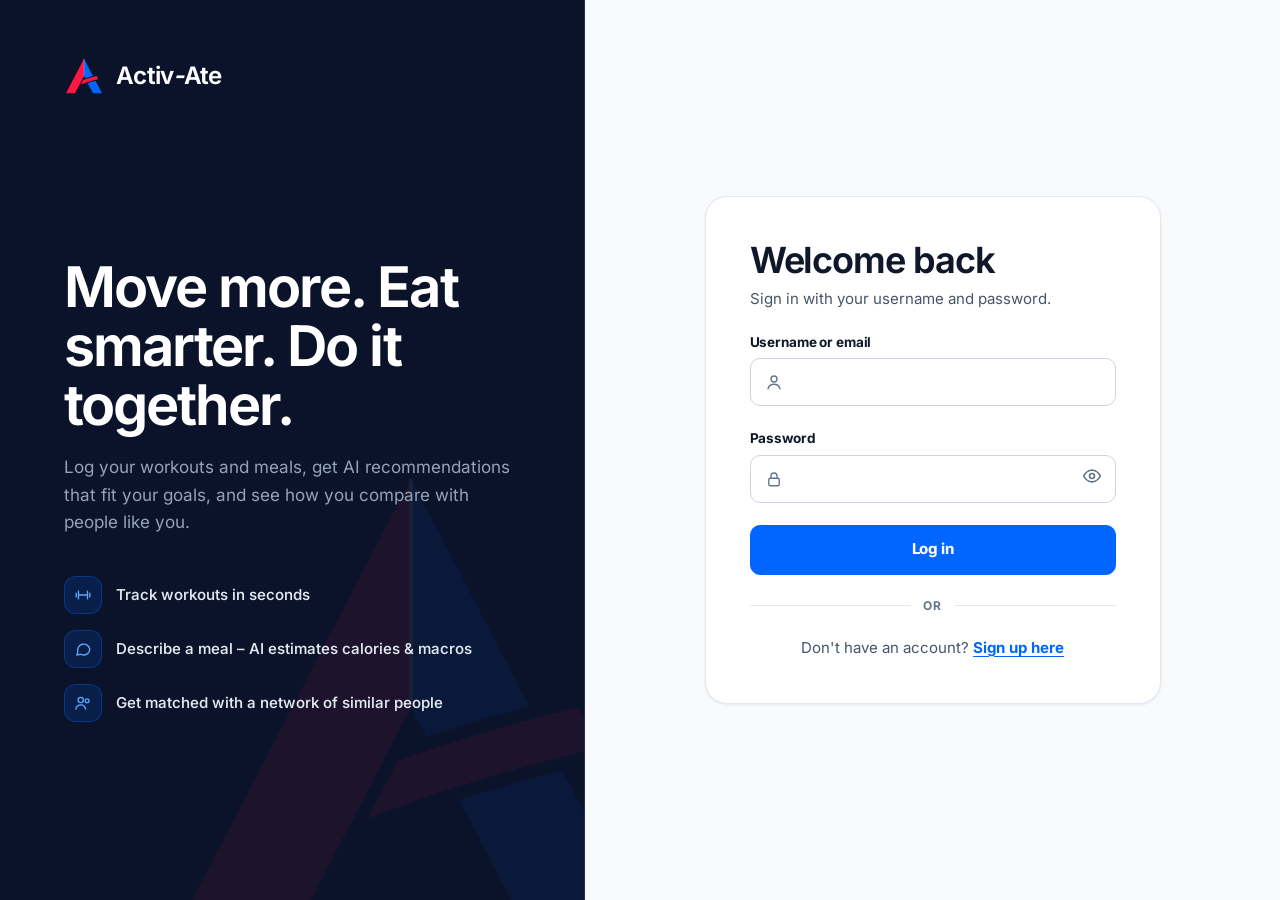
==== frontend/index.html @ bc6c4521 "First commit" ====
<!doctype html>
<html lang="en">
<head>
  <meta charset="utf-8">
  <meta name="viewport" content="width=device-width, initial-scale=1">
  <title>Activ-Ate</title>
  <link rel="icon" href="assets/img/favicon.svg" type="image/svg+xml">
  <link rel="icon" href="assets/img/favicon-32.png" sizes="32x32" type="image/png">
  <link rel="apple-touch-icon" href="assets/img/apple-touch-icon.png">
  <link rel="manifest" href="assets/site.webmanifest">
  <meta name="theme-color" content="#0B132B">
  <link rel="preload" href="assets/fonts/inter-latin-wght-normal.woff2" as="font" type="font/woff2" crossorigin>
  <link rel="stylesheet" href="assets/css/styles.css">
</head>
<body>
  <div style="min-height:100vh;display:grid;place-items:center"><span class="spinner" aria-label="Loading"></span></div>
  <script type="module" src="assets/js/pages/index.js"></script>
</body>
</html>
---- frontend/assets/css/styles.css ----
/* ==========================================================================
   Activ-Ate – design system & layout  ·  "Pulse & Velocity"
   Sporty, young palette: Electric Blue & Laser Red.
   Clean flat styling: no gradients, no glow effects, no hover animations on cards.
   Fonts are self-hosted (assets/fonts) – no external requests.
   ========================================================================== */

@font-face {
  font-family: 'Inter'; font-style: normal; font-weight: 100 900; font-display: swap;
  src: url('../fonts/inter-latin-wght-normal.woff2') format('woff2-variations'), url('../fonts/inter-latin-wght-normal.woff2') format('woff2');
}

:root {
  /* ink & canvas */
  --ink: #0F172A;
  --ink-2: #475569;
  --ink-3: #64748B;
  --bg: #F8FAFC;
  --surface: #FFFFFF;
  --line: #E2E8F0;
  --line-2: #F1F5F9;
  --field: #CBD5E1;
  --track: #E2E8F0;

  /* Sport Primary: Electric Athletic Blue */
  --brand: #0066FF;
  --brand-dark: #0052CC;
  --brand-tint: #EFF6FF;
  --brand-tint-2: #DBEAFE;

  /* Sport Accent / Energy: Laser Crimson Red */
  --mint: #FF1744;            /* Laser red accent */
  --brass: #FF1744;
  --brass-dark: #D50000;
  --brass-tint: #FFF1F2;

  /* secondary / energy punch */
  --orange: #FF5722;
  --orange-ink: #D84315;
  --orange-tint: #FFEDE8;

  --danger: #EF4444;
  --danger-tint: #FEE2E2;

  /* dark surfaces (solid athletic navy) */
  --side: #0B132B;
  --side-2: #131F3F;
  --side-3: #1C2B54;
  --side-ink: #F8FAFC;
  --side-mute: #94A3B8;
  --side-line: #1E2E56;

  --radius: 16px;
  --radius-sm: 10px;
  --shadow-sm: 0 1px 2px rgba(15, 23, 42, .05);
  --shadow: 0 1px 3px rgba(15, 23, 42, .08);
  --font: 'Inter', system-ui, -apple-system, 'Segoe UI', Roboto, sans-serif;
  --font-display: 'Inter', system-ui, -apple-system, 'Segoe UI', Roboto, sans-serif;
  --ease: cubic-bezier(.16, 1, .3, 1);
}

*, *::before, *::after { box-sizing: border-box; }
html { -webkit-text-size-adjust: 100%; scrollbar-width: thin; scrollbar-color: #CBD5E1 transparent; }
body {
  margin: 0; background: var(--bg); color: var(--ink);
  font-family: var(--font); font-size: 15px; line-height: 1.5;
  -webkit-font-smoothing: antialiased; -moz-osx-font-smoothing: grayscale; text-rendering: optimizeLegibility;
  font-feature-settings: 'cv11', 'ss01';
}
::selection { background: #DBEAFE; color: #0052CC; }
a { color: var(--brand); text-underline-offset: 3px; }
a:hover { color: var(--brand-dark); }
button, input, select, textarea { font: inherit; color: inherit; }
h1, h2, h3 { margin: 0; }
h1 { font-family: var(--font-display); font-size: clamp(32px, 4.4vw, 46px); font-weight: 650; letter-spacing: -.035em; line-height: 1.08; }
h2 { font-family: var(--font-display); font-size: 21px; font-weight: 650; letter-spacing: -.02em; line-height: 1.25; }
h3 { font-size: 15px; font-weight: 700; letter-spacing: -.01em; }
p { margin: 0; }
:focus-visible { outline: 2px solid var(--brand); outline-offset: 3px; border-radius: 6px; }
[hidden] { display: none !important; }
.sr-only { position: absolute; width: 1px; height: 1px; padding: 0; margin: -1px; overflow: hidden; clip: rect(0 0 0 0); white-space: nowrap; border: 0; }
.sr-only:focus { position: fixed; left: 16px; top: 16px; width: auto; height: auto; margin: 0; padding: 10px 16px; clip: auto; z-index: 200; background: var(--brand); color: #fff; border-radius: 10px; font-weight: 700; }
.muted { color: var(--ink-2); }
.small { font-size: 13px; }
.num { font-family: var(--font-display); font-weight: 800; font-variant-numeric: lining-nums tabular-nums; letter-spacing: -.02em; }
.stack { display: flex; flex-direction: column; gap: 12px; }
.stack-lg { display: flex; flex-direction: column; gap: 20px; }
.row { display: flex; align-items: center; gap: 12px; flex-wrap: wrap; }
.row-between { display: flex; align-items: center; justify-content: space-between; gap: 12px; flex-wrap: wrap; }
.grow { flex: 1; min-width: 0; }

/* ---------- App shell ---------- */
.app { display: flex; min-height: 100vh; }
.sidebar {
  width: 268px; flex-shrink: 0; color: var(--side-ink);
  background: #0B132B;
  border-right: 1px solid var(--side-line);
  padding: 30px 18px 24px; display: flex; flex-direction: column; gap: 32px;
  position: sticky; top: 0; height: 100vh; overflow-y: auto;
}
.brand { display: flex; align-items: center; gap: 12px; padding: 0 10px; color: inherit; text-decoration: none; }
.brand:hover { color: inherit; }
.brand-logo { width: 40px; height: 40px; display: block; flex-shrink: 0; }
.brand-mark { width: 34px; height: 34px; display: grid; place-items: center; flex-shrink: 0; }
.brand-name { font-family: var(--font-display); font-size: 24px; font-weight: 650; letter-spacing: -.03em; line-height: 1; color: #FFFFFF; }
.nav { display: flex; flex-direction: column; gap: 4px; }
.nav a, .nav button {
  position: relative; display: flex; align-items: center; gap: 13px; min-height: 44px; padding: 0 14px;
  border-radius: var(--radius-sm); color: var(--side-mute); text-decoration: none;
  font-weight: 600; font-size: 14.5px; letter-spacing: -.01em; background: none; border: none; cursor: pointer; width: 100%; text-align: left;
  transition: background .18s, color .18s;
}
.nav svg { stroke-width: 1.8; flex-shrink: 0; opacity: .85; }
.nav a:hover, .nav button:hover { background: rgba(255, 255, 255, .06); color: #fff; }
.nav a[aria-current="page"] {
  background: #131F3F;
  color: #fff; font-weight: 700;
}
.nav a[aria-current="page"]::before {
  content: ''; position: absolute; left: 0; top: 10px; bottom: 10px; width: 4px;
  border-radius: 0 4px 4px 0; background: var(--mint);
}
.nav a[aria-current="page"] svg { color: #60A5FA; opacity: 1; }
.nav .nav-badge {
  margin-left: auto; font-size: 11px; font-weight: 800; background: var(--mint);
  color: #FFFFFF; border-radius: 999px; padding: 2px 8px;
}
.sidebar-foot { margin-top: auto; display: flex; flex-direction: column; gap: 14px; }
.sidebar-foot .nav { padding-top: 14px; border-top: 1px solid var(--side-line); }
.user-card { display: flex; align-items: center; gap: 12px; padding: 12px; border-radius: 14px; background: rgba(255, 255, 255, .04); border: 1px solid var(--side-line); }
.user-card .name { font-weight: 700; font-size: 14px; color: #fff; }
.user-card .sub { font-size: 12px; color: var(--side-mute); overflow: hidden; text-overflow: ellipsis; white-space: nowrap; max-width: 150px; }
.menu-toggle { display: none; }

.main { flex: 1; min-width: 0; padding: 44px 52px 80px; display: flex; flex-direction: column; gap: 28px; }
.main > * { width: 100%; max-width: 1240px; margin-left: auto; margin-right: auto; }
.page-header { display: flex; align-items: flex-end; justify-content: space-between; gap: 20px; flex-wrap: wrap; padding-bottom: 24px; border-bottom: 2px solid var(--line); }
.page-header .eyebrow {
  font-size: 12px; font-weight: 800; letter-spacing: .12em; text-transform: uppercase;
  color: var(--mint); margin-bottom: 10px; display: inline-flex; align-items: center; gap: 6px;
}
.page-header .eyebrow::before {
  content: ''; display: inline-block; width: 8px; height: 8px; border-radius: 50%;
  background: var(--mint);
}
.page-header .lead { font-size: 16px; color: var(--ink-2); margin-top: 8px; max-width: 62ch; font-weight: 450; }

@media (max-width: 960px) {
  .app { flex-direction: column; }
  .sidebar { width: 100%; height: auto; position: sticky; top: 0; z-index: 20; padding: 12px 16px; gap: 12px; border-right: none; border-bottom: 1px solid var(--side-line); }
  .sidebar-top { display: flex; align-items: center; justify-content: space-between; }
  .brand-logo { width: 34px; height: 34px; }
  .brand-name { font-size: 22px; }
  .menu-toggle { display: inline-flex; align-items: center; justify-content: center; width: 44px; height: 44px; border-radius: 10px; border: 1px solid var(--side-line); background: transparent; color: #fff; cursor: pointer; }
  .sidebar .nav, .sidebar .sidebar-foot { display: none; }
  .sidebar.open .nav, .sidebar.open .sidebar-foot { display: flex; }
  .main { padding: 24px 16px 56px; gap: 20px; }
  .page-header { padding-bottom: 18px; }
}

/* ---------- Cards & layout grids (no hover animations/glows) ---------- */
.card {
  background: var(--surface); border: 1px solid var(--line); border-radius: var(--radius);
  padding: 26px; display: flex; flex-direction: column; gap: 18px; min-width: 0;
  box-shadow: var(--shadow);
}
.card--dark {
  color: var(--side-ink); border-color: var(--side-line);
  background: #101E42;
}
.card--dark h2 { color: #fff; }
.card--dark .muted { color: #94A3B8; }
.card--flush { padding: 0; overflow: hidden; gap: 0; }
.card-head { display: flex; align-items: center; justify-content: space-between; gap: 12px; flex-wrap: wrap; }
.card-head a {
  font-size: 13px; font-weight: 750; letter-spacing: .01em; color: var(--brand);
  text-decoration: none; border-bottom: 2px solid rgba(0, 102, 255, .3); padding-bottom: 1px;
  transition: color .15s, border-color .15s;
}
.card-head a:hover { color: var(--mint); border-color: var(--mint); }
.cols { display: flex; flex-wrap: wrap; gap: 24px; align-items: flex-start; }
.col-main { flex: 3 1 480px; min-width: 0; display: flex; flex-direction: column; gap: 24px; }
.col-side { flex: 2 1 320px; min-width: 0; display: flex; flex-direction: column; gap: 24px; }

.kpis { display: grid; grid-template-columns: repeat(auto-fit, minmax(190px, 1fr)); gap: 18px; }
.kpi {
  position: relative; overflow: hidden; background: var(--surface); border: 1px solid var(--line);
  border-radius: var(--radius); padding: 22px 20px 20px; display: flex; flex-direction: column; gap: 10px;
  box-shadow: var(--shadow);
}
.kpi::before {
  content: ''; position: absolute; left: 0; top: 0; width: 100%; height: 3px;
  background: var(--brand);
}
.kpi-label { font-size: 11px; font-weight: 800; letter-spacing: .12em; text-transform: uppercase; color: var(--ink-3); }
.kpi-value { font-family: var(--font-display); font-size: 38px; font-weight: 650; line-height: 1.05; letter-spacing: -.03em; font-variant-numeric: lining-nums tabular-nums; color: var(--ink); }
.kpi-value small { font-family: var(--font); font-size: 14px; color: var(--ink-3); font-weight: 600; letter-spacing: 0; margin-left: 2px; }
.kpi-note { font-size: 13px; font-weight: 600; color: var(--ink-2); }
.kpi-note--warm { color: var(--mint); }

.track { height: 8px; border-radius: 99px; background: var(--track); overflow: hidden; }
.track > span {
  display: block; height: 100%; border-radius: 99px;
  background: var(--brand);
  width: 0; transition: width .4s var(--ease);
}
.track--warm > span {
  background: var(--mint);
}
.track--thick { height: 10px; }

.ai-badge {
  width: 36px; height: 36px; border-radius: 12px;
  background: var(--mint);
  color: #FFFFFF; display: grid; place-items: center; flex-shrink: 0;
}
.ai-tag { font-size: 11px; font-weight: 800; letter-spacing: .12em; text-transform: uppercase; color: #60A5FA; }
.ai-tag--warm { color: #FFA4B2; }

/* ---------- Buttons ---------- */
.btn {
  display: inline-flex; align-items: center; justify-content: center; gap: 8px; min-height: 44px; padding: 0 20px;
  border-radius: var(--radius-sm); border: 1.5px solid var(--field); background: var(--surface); color: var(--ink);
  font-size: 14.5px; font-weight: 750; letter-spacing: -.01em; cursor: pointer; text-decoration: none; white-space: nowrap;
  transition: border-color .18s, background .18s, color .18s;
}
.btn:hover { border-color: var(--brand); background: var(--brand-tint); color: var(--brand); }
.btn:active { transform: translateY(1px); }
.btn:disabled, .btn[aria-busy="true"] { opacity: .55; cursor: not-allowed; }
.btn--primary {
  background: var(--brand);
  border-color: var(--brand); color: #FFFFFF; font-weight: 750;
}
.btn--primary:hover {
  background: var(--brand-dark);
  border-color: var(--brand-dark); color: #fff;
}
.btn--mint {
  background: var(--mint);
  border-color: var(--mint); color: #FFFFFF; font-weight: 800;
}
.btn--mint:hover {
  color: #FFFFFF; background: var(--brass-dark);
  border-color: var(--brass-dark);
}
.btn--ghost-dark { background: transparent; border-color: var(--side-line); color: var(--side-ink); }
.btn--ghost-dark:hover { color: #fff; border-color: var(--brand); background: rgba(0, 102, 255, .15); }
.btn--link { border: none; background: none; padding: 0; min-height: 44px; color: var(--brand); text-decoration: underline; text-underline-offset: 4px; font-weight: 700; }
.btn--link:hover { background: none; color: var(--mint); }
.btn--small { min-height: 36px; padding: 0 14px; font-size: 13px; border-radius: 9px; font-weight: 700; }
.btn--block { width: 100%; min-height: 50px; font-size: 15px; }
.btn--icon { width: 44px; padding: 0; font-size: 20px; line-height: 1; }
.btn .spinner { width: 16px; height: 16px; border-width: 2px; }

.chip {
  display: inline-flex; align-items: center; gap: 6px; min-height: 40px; padding: 0 16px; border-radius: 999px;
  border: 1.5px solid var(--field); background: var(--surface); font-size: 13.5px; font-weight: 650; cursor: pointer;
  transition: background .18s, border-color .18s, color .18s;
}
.chip:hover { border-color: var(--brand); color: var(--brand); }
.chip[aria-pressed="true"], .chip.is-on {
  border-color: var(--brand); background: var(--brand); color: #FFFFFF;
}
.chip--removable { cursor: default; background: var(--brand-tint); border-color: transparent; color: var(--brand); padding-right: 6px; font-weight: 700; }
.chip--removable:hover { border-color: transparent; }
.chip--removable button { width: 28px; height: 28px; border-radius: 50%; border: none; background: transparent; cursor: pointer; font-size: 18px; line-height: 1; color: var(--brand); font-weight: 800; }
.chip--removable button:hover { background: rgba(0, 102, 255, .15); }
.chips { display: flex; flex-wrap: wrap; gap: 8px; }

.seg { display: inline-flex; flex-wrap: wrap; gap: 4px; padding: 4px; border-radius: 12px; background: #EEF2F6; border: 1px solid var(--line); }
.seg button { min-height: 38px; padding: 0 16px; border-radius: 8px; border: none; background: transparent; font-size: 13.5px; font-weight: 700; color: var(--ink-2); cursor: pointer; transition: background .18s, color .18s; }
.seg button:hover { color: var(--ink); }
.seg button[aria-selected="true"] { background: var(--brand); color: #FFFFFF; }
.seg--light { background: var(--track); border: none; }
.seg--light button[aria-selected="true"] { background: var(--surface); color: var(--ink); }

/* ---------- Forms ---------- */
.field { display: flex; flex-direction: column; gap: 6px; font-size: 13.5px; font-weight: 700; letter-spacing: -.01em; min-width: 0; }
.field .hint { font-size: 12px; font-weight: 500; color: var(--ink-3); }
.input, select.input, textarea.input {
  width: 100%; min-height: 48px; border: 1.5px solid var(--field); border-radius: var(--radius-sm); padding: 0 14px;
  font-size: 15px; font-weight: 500; background: var(--surface); transition: border-color .18s;
}
.input::placeholder { color: #94A3B8; }
.input:hover { border-color: #94A3B8; }
textarea.input { padding: 13px 14px; line-height: 1.55; resize: vertical; min-height: 96px; }
.input:focus { outline: none; border-color: var(--brand); }
.input[aria-invalid="true"] { border-color: var(--danger); }
.field-error { font-size: 13px; font-weight: 700; color: var(--danger); }
.field-ok { font-size: 13px; font-weight: 700; color: var(--brand); }
.form-error { padding: 12px 14px; border-radius: var(--radius-sm); background: var(--danger-tint); border: 1px solid #FECACA; color: var(--danger); font-size: 14px; font-weight: 700; }
.input-icon { position: relative; }
.input-icon > svg { position: absolute; left: 15px; top: 50%; transform: translateY(-50%); color: var(--ink-3); pointer-events: none; stroke-width: 1.8; }
.input-icon > .input { padding-left: 44px; }
.input-icon > .reveal { position: absolute; right: 4px; top: 50%; transform: translateY(-50%); width: 40px; height: 40px; border: none; background: none; cursor: pointer; color: var(--ink-3); border-radius: 8px; }
.input-icon > .reveal:hover { color: var(--brand); }
.form-grid { display: grid; grid-template-columns: repeat(auto-fit, minmax(200px, 1fr)); gap: 18px; }
.form-grid--2 { display: grid; grid-template-columns: repeat(2, minmax(0, 1fr)); gap: 14px; }
.form-grid--4 { display: grid; grid-template-columns: repeat(auto-fit, minmax(110px, 1fr)); gap: 10px; }
.pill-grid { display: grid; grid-template-columns: repeat(3, minmax(0, 1fr)); gap: 8px; }
.pill {
  min-height: 44px; border-radius: var(--radius-sm); border: 1.5px solid var(--field); background: var(--surface);
  font-size: 14px; font-weight: 650; cursor: pointer; transition: background .18s, border-color .18s, color .18s;
}
.pill:hover { border-color: var(--brand); }
.pill[aria-pressed="true"] { border-color: var(--brand); background: var(--brand); color: #FFFFFF; font-weight: 750; }
.switch { display: inline-flex; align-items: center; gap: 10px; background: none; border: none; padding: 0; min-height: 44px; cursor: pointer; font-size: 14px; text-align: left; }
.switch .track-sw { width: 44px; height: 26px; border-radius: 99px; background: var(--field); position: relative; flex-shrink: 0; transition: background .2s; }
.switch .track-sw::after { content: ''; position: absolute; top: 3px; left: 3px; width: 20px; height: 20px; border-radius: 50%; background: #fff; transition: left .22s var(--ease); }
.switch[aria-checked="true"] .track-sw { background: var(--brand); }
.switch[aria-checked="true"] .track-sw::after { left: 21px; }
.stepper { display: inline-flex; align-items: center; gap: 6px; }
.stepper button { width: 36px; height: 36px; border-radius: 9px; border: 1.5px solid var(--field); background: var(--surface); cursor: pointer; font-size: 18px; line-height: 1; font-weight: 700; transition: border-color .18s; }
.stepper button:hover { border-color: var(--brand); color: var(--brand); }
.stepper output { min-width: 34px; text-align: center; font-family: var(--font-display); font-size: 19px; font-weight: 800; font-variant-numeric: lining-nums tabular-nums; }
.tabs-inline { display: flex; padding: 4px; border-radius: 12px; background: #EEF2F6; gap: 4px; }
.tabs-inline button { min-height: 40px; padding: 0 16px; border-radius: 8px; border: none; background: transparent; font-size: 13.5px; font-weight: 700; cursor: pointer; color: var(--ink-2); }
.tabs-inline button[aria-selected="true"] { background: var(--surface); color: var(--ink); }

/* ---------- Combobox (sports autocomplete) ---------- */
.combo { position: relative; }
.combo-list {
  position: absolute; z-index: 30; left: 0; right: 0; top: calc(100% + 6px); margin: 0; padding: 6px; list-style: none;
  background: var(--surface); border: 1.5px solid var(--line); border-radius: 14px; box-shadow: var(--shadow);
  max-height: 290px; overflow-y: auto;
}
.combo-option { display: flex; justify-content: space-between; align-items: center; gap: 12px; padding: 10px 12px; border-radius: 8px; cursor: pointer; font-size: 14px; font-weight: 650; }
.combo-option .meta { font-size: 12px; font-weight: 500; color: var(--ink-3); }
.combo-option[aria-selected="true"], .combo-option:hover { background: var(--brand-tint); color: var(--brand); }
.combo-option--free { color: var(--brand); border-top: 1px solid var(--line-2); margin-top: 4px; font-weight: 750; }
.combo-empty { padding: 10px 12px; font-size: 13px; color: var(--ink-2); }

/* ---------- Lists, tables, charts ---------- */
.list-row { display: flex; align-items: center; gap: 16px; padding: 14px 0; border-bottom: 1px solid var(--line-2); }
.list-row:last-child { border-bottom: none; }
.list-row .title { font-weight: 700; font-size: 15px; }
.list-row .meta { font-size: 13px; color: var(--ink-2); }
.icon-box {
  width: 44px; height: 44px; border-radius: 12px; display: grid; place-items: center;
  flex-shrink: 0; background: var(--brand-tint); color: var(--brand);
}
.icon-box svg { stroke-width: 1.8; }
.icon-box--warm { background: var(--brass-tint); color: var(--mint); }
.tag { flex-shrink: 0; padding: 4px 11px; border-radius: 999px; font-size: 11.5px; font-weight: 800; letter-spacing: .02em; background: #EEF2F6; color: var(--ink-2); }
.tag--brand { background: var(--brand-tint); color: var(--brand); }
.tag--warm { background: var(--brass-tint); color: var(--mint); }
.avatar {
  width: 38px; height: 38px; border-radius: 50%; display: grid; place-items: center;
  font-size: 13px; font-weight: 800; letter-spacing: .01em; flex-shrink: 0;
  background: var(--brand-tint); color: var(--brand); border: 2px solid #DBEAFE;
}
.avatar--me {
  background: var(--mint);
  color: #FFFFFF; border-color: #FECDD3;
}
.avatar--lg { width: 68px; height: 68px; font-size: 24px; font-family: var(--font-display); font-weight: 850; border-width: 3px; }

.bars { display: grid; gap: 14px; align-items: end; height: 200px; position: relative; }
.bars .bar-col { display: flex; flex-direction: column; align-items: center; gap: 7px; justify-content: flex-end; height: 100%; min-width: 0; }
.bars .bar {
  width: 100%; max-width: 40px; border-radius: 4px 4px 0 0;
  background: var(--brand);
  min-height: 4px; transition: height .4s var(--ease);
}
.bars .bar--today, .bars .bar--hl {
  background: var(--mint);
}
.bars .bar--empty { background: #E2E8F0; }
.bars .bar-val { font-size: 12px; color: var(--ink-2); font-variant-numeric: tabular-nums; font-weight: 700; }
.bars .bar-lbl { font-size: 11px; font-weight: 800; letter-spacing: .06em; text-transform: uppercase; color: var(--ink-3); white-space: nowrap; }
.target-line { position: absolute; left: 0; right: 0; border-top: 2px dashed var(--mint); opacity: .8; pointer-events: none; }
.legend-dash { display: inline-block; width: 18px; border-top: 2px dashed var(--mint); vertical-align: middle; margin-right: 6px; }

.table-wrap { overflow-x: auto; }
.table { min-width: 680px; font-size: 14px; }
.table .tr { display: grid; grid-template-columns: var(--cols); gap: 10px; align-items: center; padding: 14px 20px; border-top: 1px solid var(--line-2); }
.table .tr:not(.th):hover { background: #F8FAFC; }
.table .th {
  background: #F1F5F9; color: var(--ink-3); font-size: 11px; font-weight: 800;
  letter-spacing: .08em; line-height: 1.35; text-transform: uppercase;
  border-top: none; border-bottom: 2px solid var(--line); padding-top: 13px; padding-bottom: 13px; align-items: end;
}
.table .avatar { width: 32px; height: 32px; font-size: 11.5px; }
.table a { white-space: nowrap; }
a[href^="member.html"] { color: var(--ink); font-weight: 700; text-decoration: none; }
a[href^="member.html"]:hover { color: var(--brand); text-decoration: underline; text-underline-offset: 3px; }
.table .tr.is-me {
  background: #EFF6FF;
  border-left: 4px solid var(--brand);
}
.table .rank { font-family: var(--font-display); font-weight: 650; font-size: 18px; font-variant-numeric: lining-nums tabular-nums; color: var(--ink); }
.dot-active { width: 8px; height: 8px; border-radius: 50%; background: var(--mint); flex-shrink: 0; }
.status-pass { color: var(--brand); font-weight: 750; display: inline-flex; align-items: center; gap: 8px; }
.status-fail { color: var(--orange-ink); font-weight: 750; display: inline-flex; align-items: center; gap: 8px; }

.compare { display: flex; align-items: flex-end; justify-content: center; gap: 64px; height: 250px; border-bottom: 2px solid var(--line); padding-top: 10px; }
.compare .col { display: flex; flex-direction: column; align-items: center; gap: 10px; }
.compare .cbar { width: 92px; border-radius: 6px 6px 0 0; transition: height .4s var(--ease); }
.compare .cbar--them { background: var(--mint); }
.compare .cbar--me { background: var(--brand); }
.compare-labels { display: flex; justify-content: center; gap: 64px; font-size: 12px; font-weight: 800; letter-spacing: .1em; text-transform: uppercase; color: var(--ink-2); margin-top: -8px; }
.compare-labels span { width: 92px; text-align: center; }

/* ---------- Feedback ---------- */
.toast-host { position: fixed; right: 24px; bottom: 24px; z-index: 100; display: flex; flex-direction: column; gap: 10px; align-items: flex-end; }
.toast {
  background: #0B132B; color: #FFFFFF; padding: 14px 18px; border-radius: 12px;
  border: 1px solid var(--side-line); font-size: 14px; font-weight: 650;
  display: flex; align-items: center; gap: 10px; box-shadow: var(--shadow);
  max-width: 420px;
}
.toast--error { background: #450A0A; border-color: #EF4444; }
.spinner { width: 22px; height: 22px; border-radius: 50%; border: 2.5px solid rgba(0, 102, 255, .25); border-top-color: var(--brand); animation: spin .8s linear infinite; display: inline-block; }
.btn--primary .spinner, .btn--mint .spinner { border-color: rgba(255, 255, 255, .3); border-top-color: #fff; }
@keyframes spin { to { transform: rotate(360deg); } }
.skeleton { background: #E2E8F0; border-radius: var(--radius-sm); min-height: 16px; }
.empty { padding: 22px; border-radius: 12px; border: 2px dashed var(--field); background: transparent; color: var(--ink-2); font-size: 14px; text-align: center; font-weight: 550; }
.info {
  padding: 13px 16px; border-radius: 12px; background: var(--brand-tint);
  border: 1px solid #BFDBFE; border-left: 4px solid var(--brand);
  color: var(--brand-dark); font-size: 14px; line-height: 1.55; font-weight: 500;
}
.typing { display: inline-flex; gap: 6px; padding: 14px 16px; border-radius: 16px 16px 16px 4px; background: var(--surface); border: 1px solid var(--line); }
.typing span { width: 7px; height: 7px; border-radius: 50%; background: var(--mint); }
.typing span:nth-child(2) { background: var(--brand); }
.typing span:nth-child(3) { background: var(--ink-3); }

/* ---------- Dialog ---------- */
dialog.modal {
  border: 1px solid var(--line); border-radius: 20px; padding: 0; width: min(580px, calc(100vw - 32px));
  background: var(--surface); box-shadow: var(--shadow);
  color: var(--ink);
}
dialog.modal::backdrop { background: rgba(11, 19, 43, .6); }
.modal-body { padding: 32px; display: flex; flex-direction: column; gap: 20px; }

/* ---------- Auth & onboarding ---------- */
.auth { min-height: 100vh; display: flex; flex-wrap: wrap; }
.auth-brand {
  position: relative; overflow: hidden; flex: 1 1 420px; color: var(--side-ink); padding: 56px 64px; display: flex; flex-direction: column; gap: 40px;
  background: #0B132B;
  border-right: 1px solid var(--side-line);
}
.auth-brand::after {
  content: ''; position: absolute; right: -90px; bottom: -70px; width: min(560px, 90%); aspect-ratio: 1;
  background: url('../img/logo-mark.svg') center / contain no-repeat; opacity: .07; pointer-events: none;
}
.auth-brand > * { position: relative; z-index: 1; }
.auth-brand h2 { font-family: var(--font-display); font-size: clamp(38px, 4.8vw, 56px); font-weight: 650; line-height: 1.05; color: #FFFFFF; letter-spacing: -.035em; }
.auth-brand p { font-size: 17px; line-height: 1.6; color: var(--side-mute); max-width: 44ch; }
.auth-points { display: flex; flex-direction: column; gap: 16px; }
.auth-points div { display: flex; align-items: center; gap: 14px; font-size: 15px; color: #E2E8F0; font-weight: 550; }
.auth-points .ic {
  width: 38px; height: 38px; border-radius: 12px;
  background: rgba(0, 102, 255, .15); border: 1.5px solid rgba(0, 102, 255, .35);
  color: #60A5FA; display: grid; place-items: center; flex-shrink: 0;
}
.auth-points .ic svg { stroke-width: 1.8; }
.auth-main { flex: 1.3 1 480px; padding: 48px 24px; display: flex; align-items: center; justify-content: center; background: var(--bg); }
.auth-card {
  width: 100%; max-width: 456px; background: var(--surface); border: 1px solid var(--line);
  border-radius: 22px; padding: 44px; display: flex; flex-direction: column; gap: 22px;
  box-shadow: var(--shadow);
}
.auth-col { width: 100%; max-width: 456px; display: flex; flex-direction: column; align-items: center; gap: 28px; }
.brand--light .brand-name { color: var(--ink); }
.brand--light .brand-name i { color: var(--mint); }
.auth-card h1 { font-size: 36px; font-weight: 650; letter-spacing: -.03em; }
.divider { display: flex; align-items: center; gap: 12px; color: var(--ink-3); font-size: 12px; font-weight: 700; letter-spacing: .12em; text-transform: uppercase; }
.divider::before, .divider::after { content: ''; flex: 1; height: 1px; background: var(--line); }
@media (max-width: 560px) { .auth-brand { padding: 36px 24px; } .auth-card { padding: 28px 20px; } .auth-card h1 { font-size: 30px; } }

.topbar {
  background: #0B132B; color: var(--side-ink);
  padding: 16px 40px; display: flex; flex-wrap: wrap; align-items: center; justify-content: space-between; gap: 12px;
  border-bottom: 1px solid var(--side-line);
}
.topbar a { color: #60A5FA; font-weight: 700; }
.topbar a:hover { color: #fff; }
.topbar .brand { padding: 0; }
.onboard { width: 100%; max-width: 940px; margin: 0 auto; padding: 48px 24px 72px; display: flex; flex-direction: column; gap: 30px; }
#step-no { font-size: 12px !important; font-weight: 800; letter-spacing: .12em; text-transform: uppercase; color: var(--mint) !important; }
.steps { list-style: none; margin: 0; padding: 0; display: grid; grid-template-columns: repeat(3, minmax(0, 1fr)); gap: 12px; }
.steps li { display: flex; direction: column; gap: 10px; font-size: 12px; font-weight: 750; letter-spacing: .06em; text-transform: uppercase; color: var(--ink-3); }
.steps li::before { content: ''; height: 4px; border-radius: 99px; background: #E2E8F0; }
.steps li.done::before { background: var(--brand); }
.steps li.current::before { background: var(--mint); }
.steps li.current { color: var(--ink); }
.goal-card {
  display: flex; flex-direction: column; align-items: flex-start; gap: 8px; text-align: left; padding: 20px;
  border-radius: 14px; cursor: pointer; border: 1.5px solid var(--line); background: var(--surface);
  transition: border-color .18s, background .18s;
}
.goal-card:hover { border-color: var(--brand); }
.goal-card[aria-pressed="true"] { border-color: var(--brand); background: var(--brand-tint); }
.goal-card .t { font-family: var(--font-display); font-size: 18px; font-weight: 750; display: flex; justify-content: space-between; width: 100%; align-items: center; letter-spacing: -.02em; }
.goal-card .d { font-size: 13px; color: var(--ink-2); line-height: 1.5; font-weight: 450; }
.goal-card .check { width: 22px; height: 22px; border-radius: 50%; background: #E2E8F0; display: grid; place-items: center; }
.goal-card[aria-pressed="true"] .check { background: var(--brand); color: #fff; }
.goal-row { display: flex; flex-wrap: wrap; align-items: center; gap: 14px; padding: 12px 14px; border-radius: 12px; background: #F8FAFC; border: 1px solid var(--line-2); }

/* ---------- Chat ---------- */
.chat-log { height: 540px; overflow-y: auto; padding: 24px; display: flex; flex-direction: column; gap: 14px; background: #F8FAFC; }
.bubble { max-width: 80%; padding: 14px 18px; font-size: 15px; line-height: 1.6; white-space: pre-line; overflow-wrap: anywhere; }
.bubble--me {
  align-self: flex-end; border-radius: 18px 18px 4px 18px;
  background: var(--brand);
  color: #FFFFFF;
}
.bubble--ai {
  align-self: flex-start; border-radius: 18px 18px 18px 4px;
  background: var(--surface); border: 1px solid var(--line);
}
.bubble--error { align-self: flex-start; border-radius: 16px; background: var(--danger-tint); color: var(--danger); font-weight: 600; }
@media (max-width: 560px) { .chat-log { height: 60vh; } .bubble { max-width: 92%; } }

@media (max-width: 560px) {
  .kpis { grid-template-columns: repeat(2, minmax(0, 1fr)); gap: 12px; }
  .kpi { padding: 18px 14px 14px; }
  .kpi-value { font-size: 28px; }
  .card { padding: 18px; }
  .table .tr { padding-left: 16px; padding-right: 16px; }
  .page-header .row { width: 100%; }
}

/* ---------- Utilities ---------- */
.mt-0 { margin-top: 0; }
.w-full { width: 100%; }
.text-right { text-align: right; }
.nowrap { white-space: nowrap; }
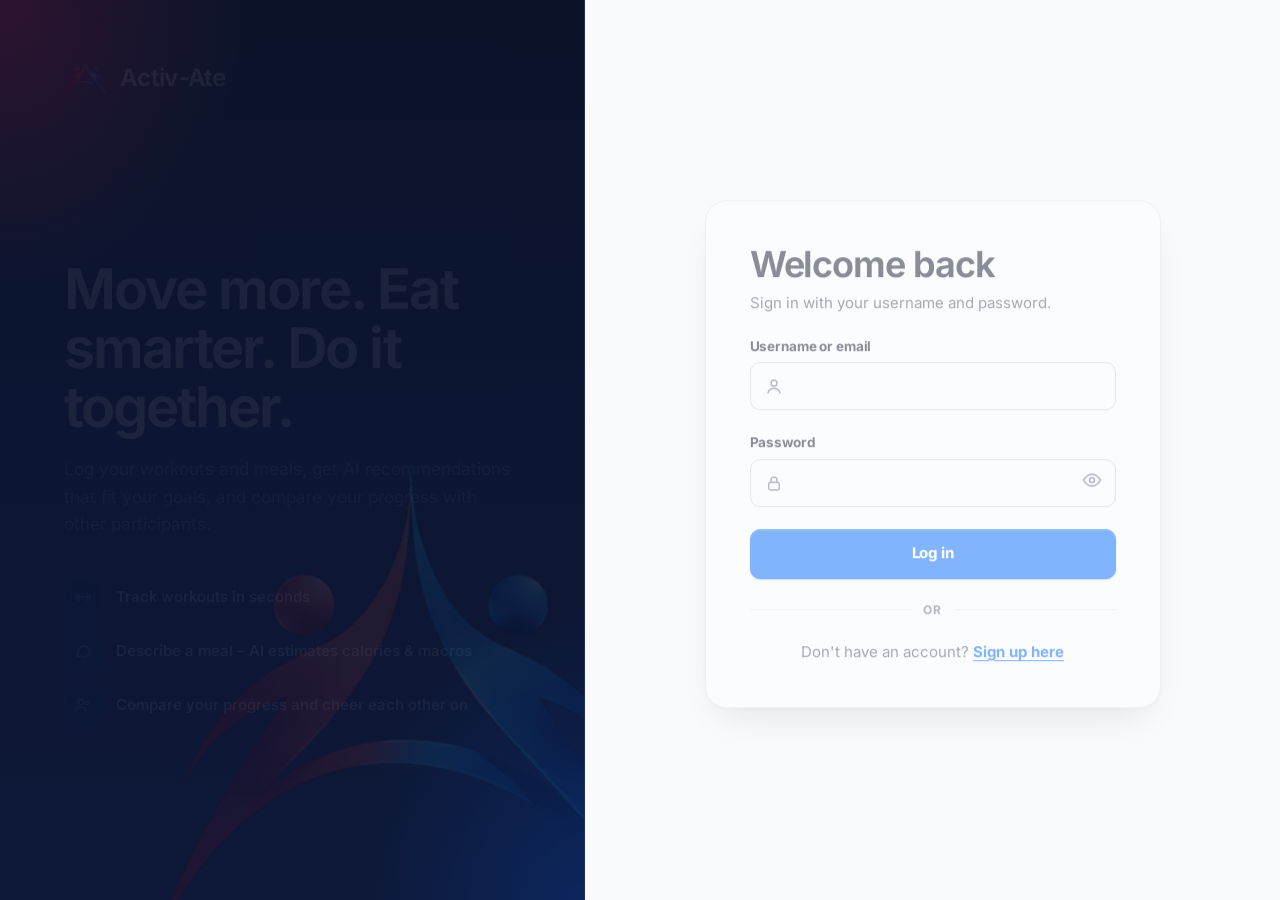
==== commit 147f1498: "New frontend and update backend, also included calories calculations" ====
--- a/frontend/index.html
+++ b/frontend/index.html
@@ -4,7 +4,7 @@
   <meta charset="utf-8">
   <meta name="viewport" content="width=device-width, initial-scale=1">
   <title>Activ-Ate</title>
-  <link rel="icon" href="assets/img/favicon.svg" type="image/svg+xml">
+  <link rel="icon" href="assets/img/favicon-64.png" sizes="64x64" type="image/png">
   <link rel="icon" href="assets/img/favicon-32.png" sizes="32x32" type="image/png">
   <link rel="apple-touch-icon" href="assets/img/apple-touch-icon.png">
   <link rel="manifest" href="assets/site.webmanifest">
--- a/frontend/assets/css/styles.css
+++ b/frontend/assets/css/styles.css
@@ -1,7 +1,8 @@
 /* ==========================================================================
    Activ-Ate – design system & layout  ·  "Pulse & Velocity"
-   Sporty, young palette: Electric Blue & Laser Red.
-   Clean flat styling: no gradients, no glow effects, no hover animations on cards.
+   Sporty, young palette: Electric Blue & Laser Red (the two athletes of the logo).
+   Clean, mostly flat styling; the red→blue logo gradient is used only as a thin accent.
+   Motion: short (≤ .35s), never blocks input, switched off with prefers-reduced-motion.
    Fonts are self-hosted (assets/fonts) – no external requests.
    ========================================================================== */
 
@@ -53,7 +54,10 @@
   --radius: 16px;
   --radius-sm: 10px;
   --shadow-sm: 0 1px 2px rgba(15, 23, 42, .05);
-  --shadow: 0 1px 3px rgba(15, 23, 42, .08);
+  --shadow: 0 1px 2px rgba(15, 23, 42, .04), 0 6px 18px -8px rgba(15, 23, 42, .10);
+  --shadow-lg: 0 2px 4px rgba(15, 23, 42, .04), 0 18px 40px -14px rgba(15, 23, 42, .22);
+  --accent-gradient: linear-gradient(90deg, #FF1744 0%, #A63BE0 50%, #0066FF 100%);
+  --ring: 0 0 0 4px rgba(0, 102, 255, .14);
   --font: 'Inter', system-ui, -apple-system, 'Segoe UI', Roboto, sans-serif;
   --font-display: 'Inter', system-ui, -apple-system, 'Segoe UI', Roboto, sans-serif;
   --ease: cubic-bezier(.16, 1, .3, 1);
@@ -443,7 +447,7 @@
 }
 .auth-brand::after {
   content: ''; position: absolute; right: -90px; bottom: -70px; width: min(560px, 90%); aspect-ratio: 1;
-  background: url('../img/logo-mark.svg') center / contain no-repeat; opacity: .07; pointer-events: none;
+  background: url('../img/logo-mark.png') center / contain no-repeat; opacity: .07; pointer-events: none;
 }
 .auth-brand > * { position: relative; z-index: 1; }
 .auth-brand h2 { font-family: var(--font-display); font-size: clamp(38px, 4.8vw, 56px); font-weight: 650; line-height: 1.05; color: #FFFFFF; letter-spacing: -.035em; }
@@ -481,7 +485,7 @@
 .onboard { width: 100%; max-width: 940px; margin: 0 auto; padding: 48px 24px 72px; display: flex; flex-direction: column; gap: 30px; }
 #step-no { font-size: 12px !important; font-weight: 800; letter-spacing: .12em; text-transform: uppercase; color: var(--mint) !important; }
 .steps { list-style: none; margin: 0; padding: 0; display: grid; grid-template-columns: repeat(3, minmax(0, 1fr)); gap: 12px; }
-.steps li { display: flex; direction: column; gap: 10px; font-size: 12px; font-weight: 750; letter-spacing: .06em; text-transform: uppercase; color: var(--ink-3); }
+.steps li { display: flex; flex-direction: column; gap: 10px; font-size: 12px; font-weight: 750; letter-spacing: .06em; text-transform: uppercase; color: var(--ink-3); }
 .steps li::before { content: ''; height: 4px; border-radius: 99px; background: #E2E8F0; }
 .steps li.done::before { background: var(--brand); }
 .steps li.current::before { background: var(--mint); }
@@ -528,3 +532,187 @@
 .w-full { width: 100%; }
 .text-right { text-align: right; }
 .nowrap { white-space: nowrap; }
+
+/* ---------- Admin panel & waiting page ---------- */
+.status-pill { display: inline-flex; align-items: center; gap: 8px; padding: 6px 12px; border-radius: 999px; font-size: 12.5px; font-weight: 700; background: var(--line-2); color: var(--ink-2); }
+.status-pill::before { content: ''; width: 8px; height: 8px; border-radius: 50%; background: currentColor; }
+.status-pill--live { background: var(--brand-tint); color: var(--brand); }
+.status-pill--paused { background: var(--orange-tint); color: var(--orange-ink); }
+.admin-setting { display: flex; align-items: center; gap: 24px; padding: 16px 0; border-top: 1px solid var(--line-2); }
+.admin-setting h3 { margin-bottom: 4px; }
+.admin-setting .switch { flex-shrink: 0; min-width: 130px; font-weight: 700; }
+.admin-toolbar { display: flex; flex-wrap: wrap; align-items: flex-end; justify-content: space-between; gap: 16px; padding: 24px 24px 16px; }
+.admin-table { min-width: 1020px; }
+.admin-table .switch--sm { min-width: 0; }
+.input--compact { min-height: 38px; padding: 0 10px; font-size: 14px; }
+.cell-ellipsis { display: block; overflow: hidden; text-overflow: ellipsis; white-space: nowrap; max-width: 100%; }
+.cell-clamp { display: -webkit-box; -webkit-line-clamp: 2; -webkit-box-orient: vertical; overflow: hidden; }
+.csv-steps { margin: 0; padding-left: 20px; display: flex; flex-direction: column; gap: 6px; line-height: 1.55; }
+.csv-steps code { font-size: 12.5px; padding: 1px 6px; border-radius: 6px; background: var(--line-2); color: var(--ink); }
+.import-box { display: flex; flex-direction: column; gap: 12px; padding: 18px; border-radius: 12px; border: 1px solid var(--line); background: var(--bg); }
+.change-list { margin: 0; padding-left: 18px; max-height: 260px; overflow-y: auto; display: flex; flex-direction: column; gap: 4px; }
+.form-error ul { margin: 8px 0 0; padding-left: 18px; font-weight: 500; }
+.eyebrow-text { font-size: 12px; font-weight: 700; letter-spacing: .12em; text-transform: uppercase; color: var(--brand); }
+.waiting-pulse { width: 64px; height: 64px; border-radius: 50%; display: grid; place-items: center; background: var(--brand-tint); }
+.waiting-pulse .spinner { width: 30px; height: 30px; border-width: 3px; }
+@media (max-width: 720px) {
+  .admin-setting { flex-direction: column; align-items: flex-start; gap: 10px; }
+  .admin-toolbar { padding: 20px 18px 12px; }
+}
+/* The wide participant table scrolls inside its card instead of widening the page. */
+.admin-page .card { max-width: 100%; }
+.admin-page .table-wrap { position: relative; width: 100%; max-width: 100%; min-width: 0; }
+.bulk-bar { display: flex; flex-wrap: wrap; align-items: center; gap: 10px; padding: 0 24px 16px; }
+.switch--sm { min-height: 36px; gap: 8px; font-size: 13px; font-weight: 700; }
+.switch--sm .track-sw { width: 38px; height: 22px; }
+.switch--sm .track-sw::after { width: 16px; height: 16px; }
+.switch--sm[aria-checked="true"] .track-sw::after { left: 19px; }
+.switch:disabled { opacity: .6; cursor: wait; }
+@media (max-width: 720px) { .bulk-bar { padding: 0 18px 14px; } }
+/* Community leaderboard: long names are shortened with "…" so the "Goal ✓" tag stays in its column. */
+.member-cell { gap: 10px; flex-wrap: nowrap; min-width: 0; }
+.member-text { display: flex; flex-direction: column; align-items: flex-start; gap: 4px; min-width: 0; }
+.member-line { display: flex; align-items: center; gap: 8px; min-width: 0; max-width: 100%; }
+.member-cell .member-name { min-width: 0; overflow: hidden; text-overflow: ellipsis; white-space: nowrap; }
+.member-cell .avatar, .member-cell .tag, .member-cell .dot-active { flex-shrink: 0; }
+.member-goal { padding: 2px 8px; font-size: 11px; }
+
+/* Visibility network (admin) */
+.id-badge { display: inline-grid; place-items: center; min-width: 34px; height: 28px; padding: 0 8px; border-radius: 8px; background: var(--brand-tint); color: var(--brand); font-weight: 800; font-size: 13px; font-variant-numeric: tabular-nums; }
+.id-list { display: flex; flex-wrap: wrap; align-items: center; gap: 4px; min-width: 0; }
+.id-chip { display: inline-grid; place-items: center; min-width: 26px; height: 22px; padding: 0 6px; border-radius: 6px; background: var(--line-2); color: var(--ink); font-size: 12px; font-weight: 700; font-variant-numeric: tabular-nums; }
+.sees-cell { display: flex; align-items: center; justify-content: space-between; gap: 8px; min-width: 0; }
+.sees-cell .btn { flex-shrink: 0; }
+.cell-note { color: var(--orange-ink); font-weight: 600; }
+.admin-table .tr > span { min-width: 0; }
+.modal--wide { width: min(680px, calc(100vw - 32px)); }
+.sees-list { display: flex; flex-direction: column; gap: 4px; max-height: min(52vh, 460px); overflow-y: auto; padding: 4px; border: 1px solid var(--line); border-radius: 12px; }
+.sees-option { display: flex; align-items: center; gap: 12px; padding: 8px 10px; border-radius: 9px; cursor: pointer; }
+.sees-option:hover { background: var(--bg); }
+.sees-option input { width: 18px; height: 18px; accent-color: var(--brand); flex-shrink: 0; }
+.sees-option:has(input:checked) { background: var(--brand-tint); }
+.csv-grid { display: grid; grid-template-columns: repeat(auto-fit, minmax(340px, 1fr)); gap: 24px; align-items: start; }
+.csv-grid code { font-size: 12.5px; padding: 1px 6px; border-radius: 6px; background: var(--line-2); color: var(--ink); }
+.pair-example { display: flex; flex-wrap: wrap; align-items: center; gap: 18px; padding: 14px 16px; border-radius: 12px; background: var(--bg); border: 1px solid var(--line-2); }
+.pair-example ul { margin: 0; padding-left: 18px; line-height: 1.7; }
+.pair-table { display: grid; grid-template-columns: repeat(2, auto); gap: 4px 18px; font-size: 13px; font-variant-numeric: tabular-nums; }
+.pair-table span { font-size: 11px; font-weight: 700; letter-spacing: .08em; text-transform: uppercase; color: var(--ink-3); }
+.import-box h4 { margin: 4px 0 0; font-size: 13px; }
+
+/* ==========================================================================
+   Polish & motion (design only – no layout or logic changes)
+   ========================================================================== */
+
+/* ---------- Brand accents (red → blue, as in the logo) ---------- */
+.sidebar { background: linear-gradient(180deg, #0B132B 0%, #0D1734 100%); }
+.brand-logo { width: 44px; height: 44px; transition: transform .25s var(--ease); }
+.brand:hover .brand-logo { transform: translateY(-1px) rotate(-2deg); }
+.nav a[aria-current="page"]::before { background: linear-gradient(180deg, #FF1744 0%, #0066FF 100%); }
+.nav a[aria-current="page"] { background: linear-gradient(90deg, #15234A 0%, #121D3E 100%); }
+.nav a, .nav button { transition: background .18s, color .18s, transform .18s var(--ease); }
+.nav a:not([aria-current="page"]):hover svg { transform: translateX(1px); }
+.nav svg { transition: transform .18s var(--ease), color .18s; }
+.kpi::before { background: var(--accent-gradient); }
+.page-header { border-bottom: 1px solid var(--line); position: relative; }
+.page-header::after {
+  content: ''; position: absolute; left: 0; bottom: -1px; width: 72px; height: 2px; border-radius: 2px;
+  background: var(--accent-gradient);
+}
+.topbar, .auth-brand { background: linear-gradient(180deg, #0B132B 0%, #0E1838 100%); }
+.auth-brand::before {
+  content: ''; position: absolute; inset: 0; pointer-events: none;
+  background: radial-gradient(60% 45% at 0% 0%, rgba(255, 23, 68, .14), transparent 70%),
+              radial-gradient(55% 45% at 100% 100%, rgba(0, 102, 255, .18), transparent 70%);
+}
+.auth-brand::after { opacity: .09; }
+.card--dark { background: linear-gradient(160deg, #13234D 0%, #0E1A3C 100%); }
+.ai-badge { background: linear-gradient(135deg, #FF1744 0%, #E0005A 100%); box-shadow: 0 6px 14px -6px rgba(255, 23, 68, .55); }
+.avatar--me { background: linear-gradient(135deg, #FF3D5E 0%, #E3002B 100%); }
+
+/* ---------- Depth & surfaces ---------- */
+.card, .kpi { border-color: #E5EAF1; }
+.auth-card { box-shadow: var(--shadow-lg); }
+dialog.modal { box-shadow: var(--shadow-lg); }
+.combo-list { box-shadow: var(--shadow-lg); }
+.toast { box-shadow: 0 12px 30px -10px rgba(11, 19, 43, .5); }
+.table .tr { transition: background .15s; }
+.list-row { transition: background .15s; }
+
+/* ---------- Controls ---------- */
+.btn { transition: border-color .18s, background .18s, color .18s, transform .12s var(--ease), box-shadow .18s; }
+.btn:active:not(:disabled) { transform: translateY(1px) scale(.985); }
+.btn--primary { box-shadow: 0 1px 2px rgba(0, 82, 204, .25), inset 0 1px 0 rgba(255, 255, 255, .12); }
+.btn--primary:hover:not(:disabled) { box-shadow: 0 6px 16px -6px rgba(0, 102, 255, .55); transform: translateY(-1px); }
+.btn--mint:hover:not(:disabled) { box-shadow: 0 6px 16px -6px rgba(255, 23, 68, .5); transform: translateY(-1px); }
+.chip, .pill, .goal-card, .seg button, .tabs-inline button { transition: background .18s, border-color .18s, color .18s, transform .12s var(--ease), box-shadow .18s; }
+.chip:active, .pill:active, .goal-card:active, .seg button:active { transform: scale(.97); }
+.seg button[aria-selected="true"] { box-shadow: 0 2px 6px -2px rgba(0, 102, 255, .5); }
+.tabs-inline button[aria-selected="true"], .seg--light button[aria-selected="true"] { box-shadow: 0 1px 3px rgba(15, 23, 42, .12); }
+.goal-card[aria-pressed="true"] { box-shadow: 0 0 0 3px rgba(0, 102, 255, .12); }
+.goal-card .check { transition: background .2s, transform .25s var(--ease); }
+.goal-card[aria-pressed="true"] .check { transform: scale(1.08); }
+.input, select.input, textarea.input { transition: border-color .18s, box-shadow .18s; }
+.input:focus { box-shadow: var(--ring); }
+.input[aria-invalid="true"]:focus { box-shadow: 0 0 0 4px rgba(239, 68, 68, .14); }
+.switch .track-sw { transition: background .22s; }
+.switch .track-sw::after { box-shadow: 0 1px 3px rgba(15, 23, 42, .25); }
+.card-head a { transition: color .15s, border-color .15s; }
+.steps li::before { transition: background .3s; }
+.steps li.current::before { background: var(--accent-gradient); }
+
+/* ---------- Motion ---------- */
+@keyframes fade-up { from { opacity: 0; transform: translateY(8px); } to { opacity: 1; transform: none; } }
+@keyframes fade-in { from { opacity: 0; } to { opacity: 1; } }
+@keyframes pop-in { from { opacity: 0; transform: translateY(6px) scale(.98); } to { opacity: 1; transform: none; } }
+@keyframes grow-y { from { transform: scaleY(0); } to { transform: scaleY(1); } }
+@keyframes grow-x { from { transform: scaleX(0); } to { transform: scaleX(1); } }
+@keyframes shimmer { from { background-position: 100% 0; } to { background-position: -100% 0; } }
+@keyframes toast-in { from { opacity: 0; transform: translateY(10px) scale(.98); } to { opacity: 1; transform: none; } }
+@keyframes modal-in { from { opacity: 0; transform: translateY(10px) scale(.98); } to { opacity: 1; transform: none; } }
+@keyframes pulse-ring { 0% { box-shadow: 0 0 0 0 rgba(0, 102, 255, .28); } 100% { box-shadow: 0 0 0 18px rgba(0, 102, 255, 0); } }
+
+/* Page entry: sections fade up one after another (short, input works right away). */
+.main > * { animation: fade-up .35s var(--ease) backwards; }
+.main > *:nth-child(2) { animation-delay: .04s; }
+.main > *:nth-child(3) { animation-delay: .08s; }
+.main > *:nth-child(4) { animation-delay: .12s; }
+.main > *:nth-child(n+5) { animation-delay: .16s; }
+.kpis > * { animation: fade-up .35s var(--ease) backwards; }
+.kpis > *:nth-child(2) { animation-delay: .05s; }
+.kpis > *:nth-child(3) { animation-delay: .1s; }
+.kpis > *:nth-child(4) { animation-delay: .15s; }
+.kpis > *:nth-child(n+5) { animation-delay: .2s; }
+.auth-card, .auth-col, .onboard > * { animation: fade-up .35s var(--ease) backwards; }
+.auth-brand > * { animation: fade-in .45s ease backwards; }
+.onboard > form:not([hidden]) { animation: fade-up .3s var(--ease); }
+
+/* Charts and progress grow in from their base. */
+.bars .bar { transform-origin: bottom; animation: grow-y .45s var(--ease) backwards; }
+.bars .bar-col:nth-child(2) .bar { animation-delay: .03s; }
+.bars .bar-col:nth-child(3) .bar { animation-delay: .06s; }
+.bars .bar-col:nth-child(4) .bar { animation-delay: .09s; }
+.bars .bar-col:nth-child(5) .bar { animation-delay: .12s; }
+.bars .bar-col:nth-child(n+6) .bar { animation-delay: .15s; }
+.compare .cbar { transform-origin: bottom; animation: grow-y .45s var(--ease) backwards; }
+.track > span { transform-origin: left; animation: grow-x .5s var(--ease) backwards; }
+
+/* Content that appears later (lists, chat, popups). */
+.list-row { animation: fade-in .25s ease backwards; }
+.bubble { animation: pop-in .22s var(--ease) backwards; }
+.combo-list { animation: fade-in .12s ease; }
+.toast { animation: toast-in .25s var(--ease); }
+dialog.modal[open] { animation: modal-in .2s var(--ease); }
+dialog.modal[open]::backdrop { animation: fade-in .2s ease; }
+.import-preview:not([hidden]), .form-error, .info { animation: fade-in .2s ease; }
+.waiting-pulse { animation: pulse-ring 1.8s ease-out infinite; }
+.typing span { animation: fade-in .6s ease-in-out infinite alternate; }
+.typing span:nth-child(2) { animation-delay: .2s; }
+.typing span:nth-child(3) { animation-delay: .4s; }
+
+/* Loading placeholders shimmer softly instead of standing still. */
+.skeleton { background: linear-gradient(90deg, #E8EDF3 0%, #F3F6FA 50%, #E8EDF3 100%); background-size: 200% 100%; animation: shimmer 1.3s linear infinite; }
+
+/* Respect "reduce motion" in the operating system. */
+@media (prefers-reduced-motion: reduce) {
+  *, *::before, *::after { animation: none !important; transition-duration: .01ms !important; scroll-behavior: auto !important; }
+}
